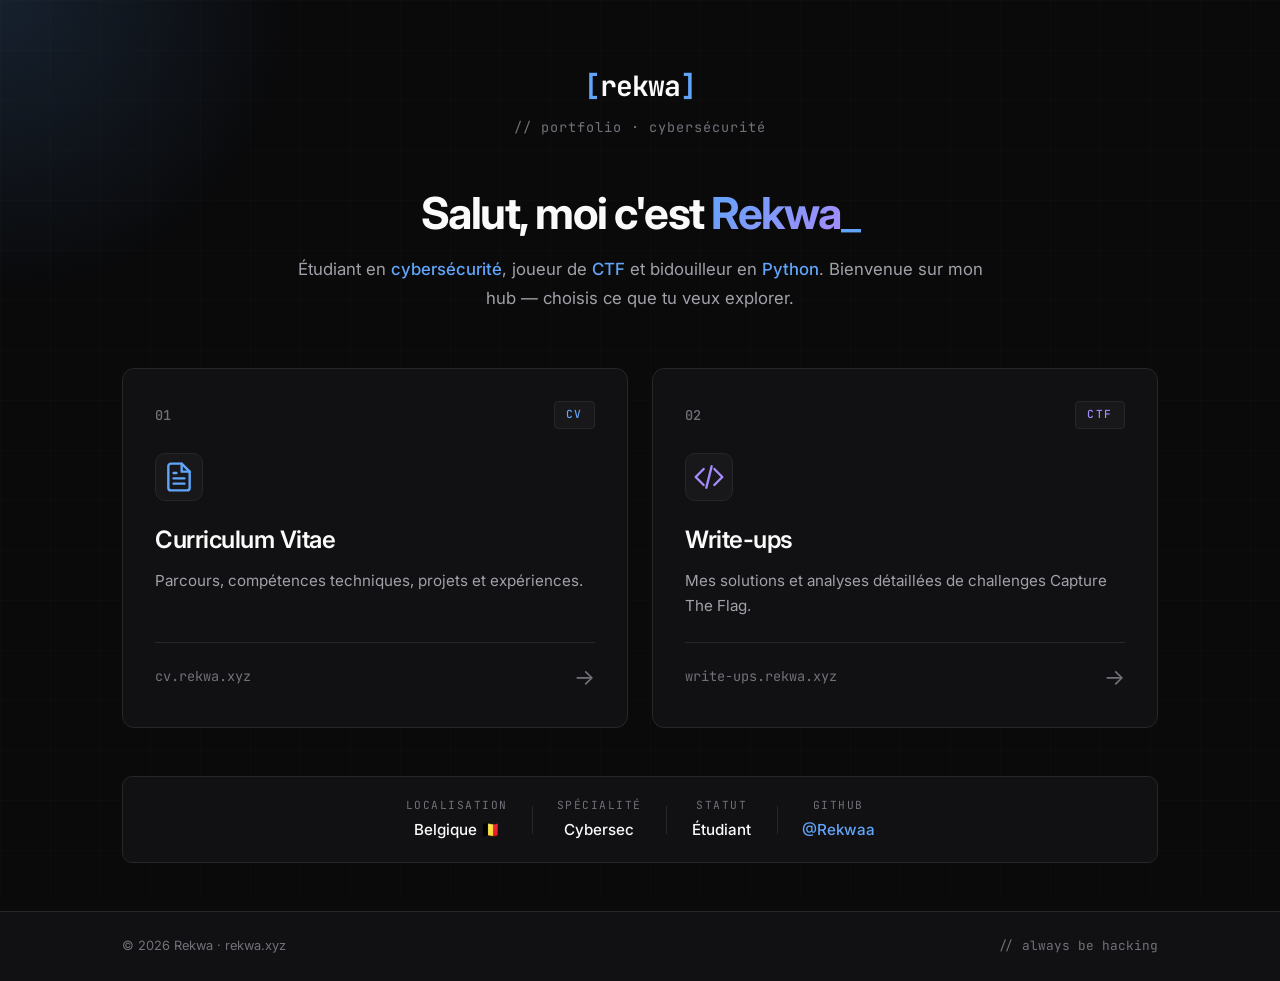
==== landing/index.html @ 4ee764b8 "main commit main commit" ====
<!DOCTYPE html>
<html lang="fr">
<head>
    <meta charset="UTF-8">
    <meta name="viewport" content="width=device-width, initial-scale=1.0">
    <title>Rekwa — rekwa.xyz</title>
    <meta name="description" content="Portfolio de Rekwa, étudiant en cybersécurité. CV, write-ups CTF et projets.">
    <meta property="og:title" content="Rekwa — rekwa.xyz">
    <meta property="og:description" content="Portfolio cybersécurité · CV · Write-ups CTF">
    <meta property="og:type" content="website">
    <link rel="stylesheet" href="style.css">
    <link rel="preconnect" href="https://fonts.googleapis.com">
    <link rel="preconnect" href="https://fonts.gstatic.com" crossorigin>
    <link href="https://fonts.googleapis.com/css2?family=Inter:wght@300;400;500;600;700;800&family=JetBrains+Mono:wght@400;500;600&display=swap" rel="stylesheet">
</head>
<body>
    <div class="cursor-glow"></div>

    <main class="main">
        <div class="container">

            <header class="brand">
                <div class="brand-logo">
                    <span class="logo-bracket">[</span>rekwa<span class="logo-bracket">]</span>
                </div>
                <p class="brand-tagline">// portfolio · cybersécurité</p>
            </header>

            <section class="intro">
                <h1 class="intro-title">
                    Salut, moi c'est <span class="intro-name">Rekwa</span><span class="cursor-blink">_</span>
                </h1>
                <p class="intro-text">
                    Étudiant en <span class="accent">cybersécurité</span>, joueur de <span class="accent">CTF</span> et bidouilleur en <span class="accent">Python</span>.
                    Bienvenue sur mon hub — choisis ce que tu veux explorer.
                </p>
            </section>

            <section class="cards">
                <a href="https://cv.rekwa.xyz" class="card card-cv">
                    <div class="card-bg"></div>
                    <div class="card-meta">
                        <span class="card-label">01</span>
                        <span class="card-tag">CV</span>
                    </div>
                    <div class="card-icon">
                        <svg width="32" height="32" viewBox="0 0 24 24" fill="none" stroke="currentColor" stroke-width="1.8" stroke-linecap="round" stroke-linejoin="round">
                            <path d="M14 2H6a2 2 0 0 0-2 2v16a2 2 0 0 0 2 2h12a2 2 0 0 0 2-2V8z"/>
                            <polyline points="14 2 14 8 20 8"/>
                            <line x1="16" y1="13" x2="8" y2="13"/>
                            <line x1="16" y1="17" x2="8" y2="17"/>
                            <polyline points="10 9 9 9 8 9"/>
                        </svg>
                    </div>
                    <h2 class="card-title">Curriculum Vitae</h2>
                    <p class="card-desc">
                        Parcours, compétences techniques, projets et expériences.
                    </p>
                    <div class="card-footer">
                        <span class="card-url">cv.rekwa.xyz</span>
                        <span class="card-arrow">→</span>
                    </div>
                </a>

                <a href="https://write-ups.rekwa.xyz" class="card card-writeups">
                    <div class="card-bg"></div>
                    <div class="card-meta">
                        <span class="card-label">02</span>
                        <span class="card-tag">CTF</span>
                    </div>
                    <div class="card-icon">
                        <svg width="32" height="32" viewBox="0 0 24 24" fill="none" stroke="currentColor" stroke-width="1.8" stroke-linecap="round" stroke-linejoin="round">
                            <polyline points="16 18 22 12 16 6"/>
                            <polyline points="8 6 2 12 8 18"/>
                            <line x1="14" y1="4" x2="10" y2="20"/>
                        </svg>
                    </div>
                    <h2 class="card-title">Write-ups</h2>
                    <p class="card-desc">
                        Mes solutions et analyses détaillées de challenges Capture The Flag.
                    </p>
                    <div class="card-footer">
                        <span class="card-url">write-ups.rekwa.xyz</span>
                        <span class="card-arrow">→</span>
                    </div>
                </a>
            </section>

            <section class="info-strip">
                <div class="info-item">
                    <span class="info-label">Localisation</span>
                    <span class="info-value">Belgique 🇧🇪</span>
                </div>
                <div class="info-divider"></div>
                <div class="info-item">
                    <span class="info-label">Spécialité</span>
                    <span class="info-value">Cybersec</span>
                </div>
                <div class="info-divider"></div>
                <div class="info-item">
                    <span class="info-label">Statut</span>
                    <span class="info-value">Étudiant</span>
                </div>
                <div class="info-divider"></div>
                <div class="info-item">
                    <span class="info-label">GitHub</span>
                    <a href="https://github.com/Rekwaa" target="_blank" rel="noopener" class="info-link">@Rekwaa</a>
                </div>
            </section>

        </div>
    </main>

    <footer class="footer">
        <div class="container footer-container">
            <p>© <span id="year"></span> Rekwa · rekwa.xyz</p>
            <p class="footer-mono">// always be hacking</p>
        </div>
    </footer>

    <script>
        document.getElementById('year').textContent = new Date().getFullYear();

        const glow = document.querySelector('.cursor-glow');
        if (window.matchMedia('(hover: hover)').matches) {
            document.addEventListener('mousemove', (e) => {
                glow.style.left = e.clientX + 'px';
                glow.style.top = e.clientY + 'px';
            });
        } else {
            glow.style.display = 'none';
        }
    </script>
</body>
</html>
---- landing/style.css ----
/* ============ RESET & BASE ============ */
*, *::before, *::after {
    box-sizing: border-box;
    margin: 0;
    padding: 0;
}

:root {
    --bg-primary: #0a0a0b;
    --bg-secondary: #111113;
    --bg-tertiary: #18181b;
    --border: #27272a;
    --border-hover: #3f3f46;
    --text-primary: #fafafa;
    --text-secondary: #a1a1aa;
    --text-muted: #71717a;
    --accent: #60a5fa;
    --accent-hover: #93c5fd;
    --accent-purple: #a78bfa;
    --accent-glow: rgba(96, 165, 250, 0.15);
    --font-sans: 'Inter', -apple-system, BlinkMacSystemFont, sans-serif;
    --font-mono: 'JetBrains Mono', 'Courier New', monospace;
}

html { scroll-behavior: smooth; }

body {
    background: var(--bg-primary);
    color: var(--text-primary);
    font-family: var(--font-sans);
    line-height: 1.6;
    overflow-x: hidden;
    -webkit-font-smoothing: antialiased;
    min-height: 100vh;
    display: flex;
    flex-direction: column;
}

body::before {
    content: '';
    position: fixed;
    inset: 0;
    background-image:
        linear-gradient(rgba(255,255,255,0.015) 1px, transparent 1px),
        linear-gradient(90deg, rgba(255,255,255,0.015) 1px, transparent 1px);
    background-size: 50px 50px;
    pointer-events: none;
    z-index: 0;
}

.cursor-glow {
    position: fixed;
    width: 600px; height: 600px;
    border-radius: 50%;
    background: radial-gradient(circle, var(--accent-glow) 0%, transparent 70%);
    pointer-events: none;
    transform: translate(-50%, -50%);
    z-index: 1;
    transition: opacity 0.3s;
}

.container {
    max-width: 1100px;
    margin: 0 auto;
    padding: 0 2rem;
    width: 100%;
    position: relative;
    z-index: 2;
}

/* ============ MAIN LAYOUT ============ */
.main {
    flex: 1;
    display: flex;
    align-items: center;
    justify-content: center;
    padding: 4rem 0 3rem;
    position: relative;
    z-index: 2;
}

/* ============ BRAND ============ */
.brand {
    text-align: center;
    margin-bottom: 3rem;
    animation: fadeIn 0.6s ease-out;
}

.brand-logo {
    font-family: var(--font-mono);
    font-size: 1.75rem;
    font-weight: 700;
    letter-spacing: -1px;
    margin-bottom: 0.5rem;
}

.logo-bracket {
    color: var(--accent);
}

.brand-tagline {
    font-family: var(--font-mono);
    color: var(--text-muted);
    font-size: 0.85rem;
    letter-spacing: 1px;
}

/* ============ INTRO ============ */
.intro {
    text-align: center;
    max-width: 700px;
    margin: 0 auto 3.5rem;
    animation: fadeInUp 0.8s ease-out 0.1s both;
}

.intro-title {
    font-size: clamp(1.75rem, 5vw, 2.75rem);
    font-weight: 700;
    letter-spacing: -1.5px;
    margin-bottom: 1rem;
    line-height: 1.2;
}

.intro-name {
    background: linear-gradient(135deg, var(--accent) 0%, var(--accent-purple) 100%);
    -webkit-background-clip: text;
    background-clip: text;
    -webkit-text-fill-color: transparent;
    color: transparent;
}

.cursor-blink {
    color: var(--accent);
    animation: blink 1s infinite;
    font-weight: 400;
    -webkit-text-fill-color: var(--accent);
}

@keyframes blink {
    0%, 50% { opacity: 1; }
    51%, 100% { opacity: 0; }
}

.intro-text {
    color: var(--text-secondary);
    font-size: 1.05rem;
    line-height: 1.7;
}

.accent {
    color: var(--accent);
    font-weight: 500;
}

/* ============ CARDS ============ */
.cards {
    display: grid;
    grid-template-columns: repeat(2, 1fr);
    gap: 1.5rem;
    margin-bottom: 3rem;
    animation: fadeInUp 0.8s ease-out 0.2s both;
}

.card {
    position: relative;
    background: var(--bg-secondary);
    border: 1px solid var(--border);
    border-radius: 12px;
    padding: 2rem;
    text-decoration: none;
    color: inherit;
    overflow: hidden;
    transition: all 0.3s cubic-bezier(0.4, 0, 0.2, 1);
    display: flex;
    flex-direction: column;
    min-height: 280px;
}

.card:hover {
    transform: translateY(-6px);
    border-color: var(--accent);
    box-shadow: 0 20px 50px rgba(0,0,0,0.4), 0 0 30px var(--accent-glow);
}

.card-bg {
    position: absolute;
    top: 0; right: 0;
    width: 200px; height: 200px;
    background: radial-gradient(circle, var(--accent-glow) 0%, transparent 70%);
    opacity: 0;
    transition: opacity 0.4s;
    pointer-events: none;
}

.card:hover .card-bg {
    opacity: 1;
}

.card-writeups:hover .card-bg {
    background: radial-gradient(circle, rgba(167, 139, 250, 0.15) 0%, transparent 70%);
}

.card-writeups:hover {
    border-color: var(--accent-purple);
    box-shadow: 0 20px 50px rgba(0,0,0,0.4), 0 0 30px rgba(167, 139, 250, 0.15);
}

.card-meta {
    display: flex;
    justify-content: space-between;
    align-items: center;
    margin-bottom: 1.5rem;
}

.card-label {
    font-family: var(--font-mono);
    color: var(--text-muted);
    font-size: 0.85rem;
    font-weight: 500;
}

.card-tag {
    font-family: var(--font-mono);
    font-size: 0.7rem;
    background: var(--bg-tertiary);
    color: var(--accent);
    padding: 0.25rem 0.7rem;
    border-radius: 4px;
    border: 1px solid var(--border);
    text-transform: uppercase;
    letter-spacing: 1.5px;
    font-weight: 500;
}

.card-writeups .card-tag {
    color: var(--accent-purple);
}

.card-icon {
    color: var(--accent);
    margin-bottom: 1.25rem;
    width: 48px; height: 48px;
    display: flex;
    align-items: center;
    justify-content: center;
    background: var(--bg-tertiary);
    border: 1px solid var(--border);
    border-radius: 10px;
    transition: all 0.3s;
}

.card-writeups .card-icon {
    color: var(--accent-purple);
}

.card:hover .card-icon {
    transform: scale(1.05) rotate(-3deg);
    border-color: currentColor;
}

.card-title {
    font-size: 1.5rem;
    font-weight: 600;
    margin-bottom: 0.6rem;
    letter-spacing: -0.5px;
}

.card-desc {
    color: var(--text-secondary);
    font-size: 0.95rem;
    line-height: 1.6;
    margin-bottom: 1.5rem;
    flex: 1;
}

.card-footer {
    display: flex;
    justify-content: space-between;
    align-items: center;
    padding-top: 1rem;
    border-top: 1px solid var(--border);
}

.card-url {
    font-family: var(--font-mono);
    font-size: 0.85rem;
    color: var(--text-muted);
    transition: color 0.3s;
}

.card:hover .card-url {
    color: var(--accent);
}

.card-writeups:hover .card-url {
    color: var(--accent-purple);
}

.card-arrow {
    font-size: 1.4rem;
    color: var(--text-muted);
    transition: all 0.3s;
}

.card:hover .card-arrow {
    transform: translateX(6px);
    color: var(--accent);
}

.card-writeups:hover .card-arrow {
    color: var(--accent-purple);
}

/* ============ INFO STRIP ============ */
.info-strip {
    display: flex;
    flex-wrap: wrap;
    justify-content: center;
    align-items: center;
    gap: 0;
    background: var(--bg-secondary);
    border: 1px solid var(--border);
    border-radius: 10px;
    padding: 1.25rem 0.5rem;
    animation: fadeInUp 0.8s ease-out 0.3s both;
}

.info-item {
    display: flex;
    flex-direction: column;
    align-items: center;
    gap: 0.2rem;
    padding: 0 1.5rem;
    min-width: 110px;
}

.info-label {
    font-family: var(--font-mono);
    font-size: 0.7rem;
    color: var(--text-muted);
    text-transform: uppercase;
    letter-spacing: 1.5px;
}

.info-value {
    color: var(--text-primary);
    font-weight: 500;
    font-size: 0.95rem;
}

.info-link {
    color: var(--accent);
    font-weight: 500;
    font-size: 0.95rem;
    text-decoration: none;
    transition: color 0.2s;
}

.info-link:hover {
    color: var(--accent-hover);
}

.info-divider {
    width: 1px;
    height: 28px;
    background: var(--border);
}

/* ============ FOOTER ============ */
.footer {
    border-top: 1px solid var(--border);
    padding: 1.5rem 0;
    position: relative;
    z-index: 2;
    background: var(--bg-secondary);
}

.footer-container {
    display: flex;
    justify-content: space-between;
    flex-wrap: wrap;
    gap: 0.5rem;
    font-size: 0.8rem;
    color: var(--text-muted);
}

.footer-mono {
    font-family: var(--font-mono);
}

/* ============ ANIMATIONS ============ */
@keyframes fadeIn {
    from { opacity: 0; }
    to { opacity: 1; }
}

@keyframes fadeInUp {
    from { opacity: 0; transform: translateY(20px); }
    to { opacity: 1; transform: translateY(0); }
}

/* ============ RESPONSIVE ============ */
@media (max-width: 720px) {
    .main { padding: 3rem 0 2rem; }
    .brand { margin-bottom: 2rem; }
    .intro { margin-bottom: 2.5rem; }
    .cards {
        grid-template-columns: 1fr;
        gap: 1rem;
        margin-bottom: 2rem;
    }
    .card { min-height: auto; padding: 1.75rem; }
    .info-strip { padding: 1rem; }
    .info-item {
        padding: 0 1rem;
        min-width: 90px;
    }
    .info-divider:nth-of-type(2) { display: none; }
    .container { padding: 0 1.25rem; }
    .cursor-glow { display: none; }
}

@media (max-width: 480px) {
    .info-strip {
        flex-direction: column;
        gap: 1rem;
    }
    .info-divider { display: none; }
}
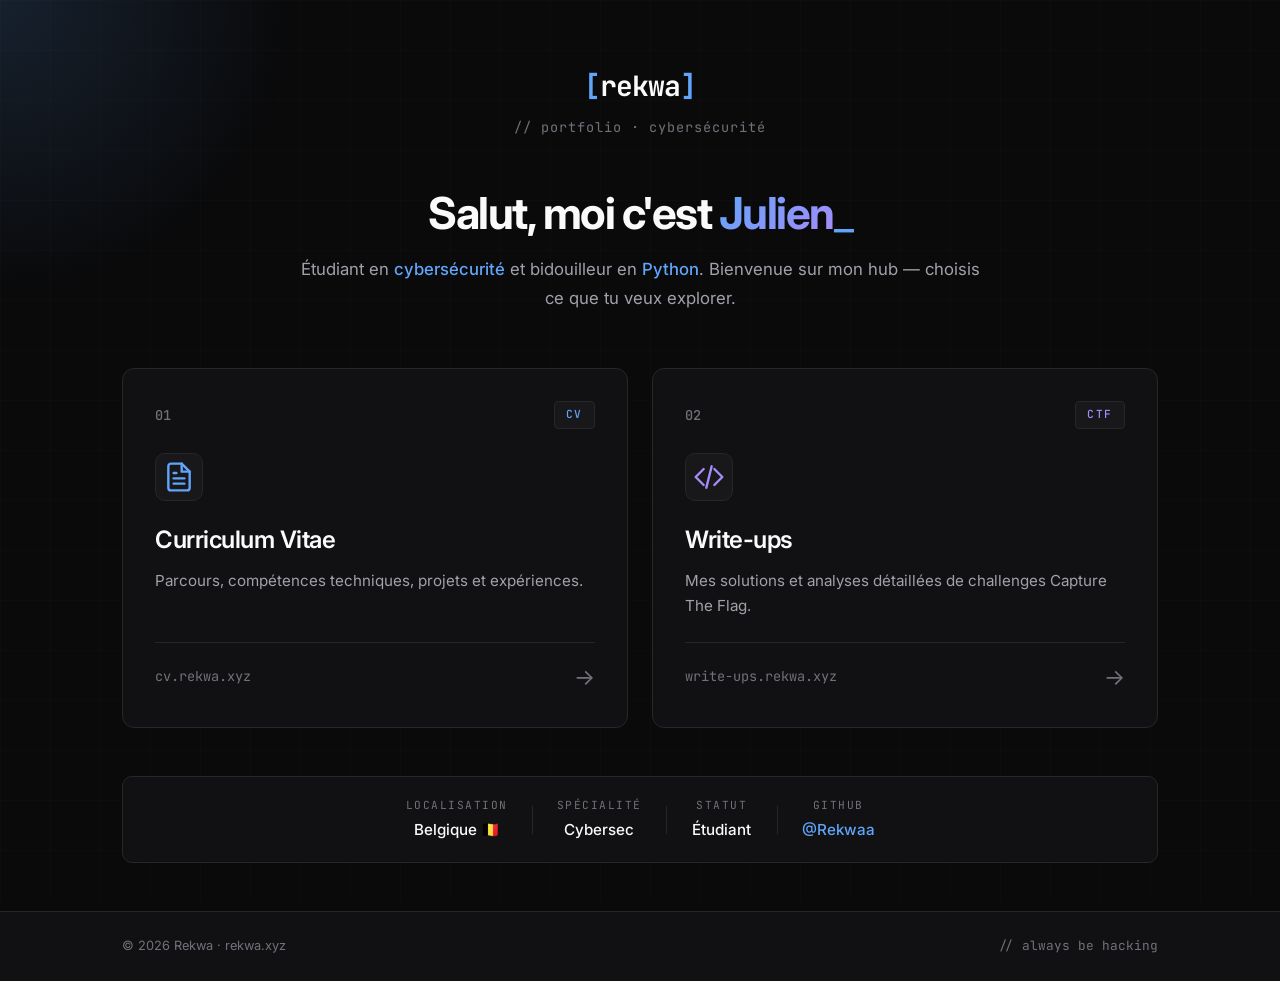
==== commit 94c30e51: "Update index.html" ====
--- a/landing/index.html
+++ b/landing/index.html
@@ -4,7 +4,7 @@
     <meta charset="UTF-8">
     <meta name="viewport" content="width=device-width, initial-scale=1.0">
     <title>Rekwa — rekwa.xyz</title>
-    <meta name="description" content="Portfolio de Rekwa, étudiant en cybersécurité. CV, write-ups CTF et projets.">
+    <meta name="description" content="Portfolio de Julien, étudiant en cybersécurité. CV, write-ups CTF et projets.">
     <meta property="og:title" content="Rekwa — rekwa.xyz">
     <meta property="og:description" content="Portfolio cybersécurité · CV · Write-ups CTF">
     <meta property="og:type" content="website">
@@ -28,10 +28,10 @@
 
             <section class="intro">
                 <h1 class="intro-title">
-                    Salut, moi c'est <span class="intro-name">Rekwa</span><span class="cursor-blink">_</span>
+                    Salut, moi c'est <span class="intro-name">Julien</span><span class="cursor-blink">_</span>
                 </h1>
                 <p class="intro-text">
-                    Étudiant en <span class="accent">cybersécurité</span>, joueur de <span class="accent">CTF</span> et bidouilleur en <span class="accent">Python</span>.
+                    Étudiant en <span class="accent">cybersécurité</span> et bidouilleur en <span class="accent">Python</span>.
                     Bienvenue sur mon hub — choisis ce que tu veux explorer.
                 </p>
             </section>
